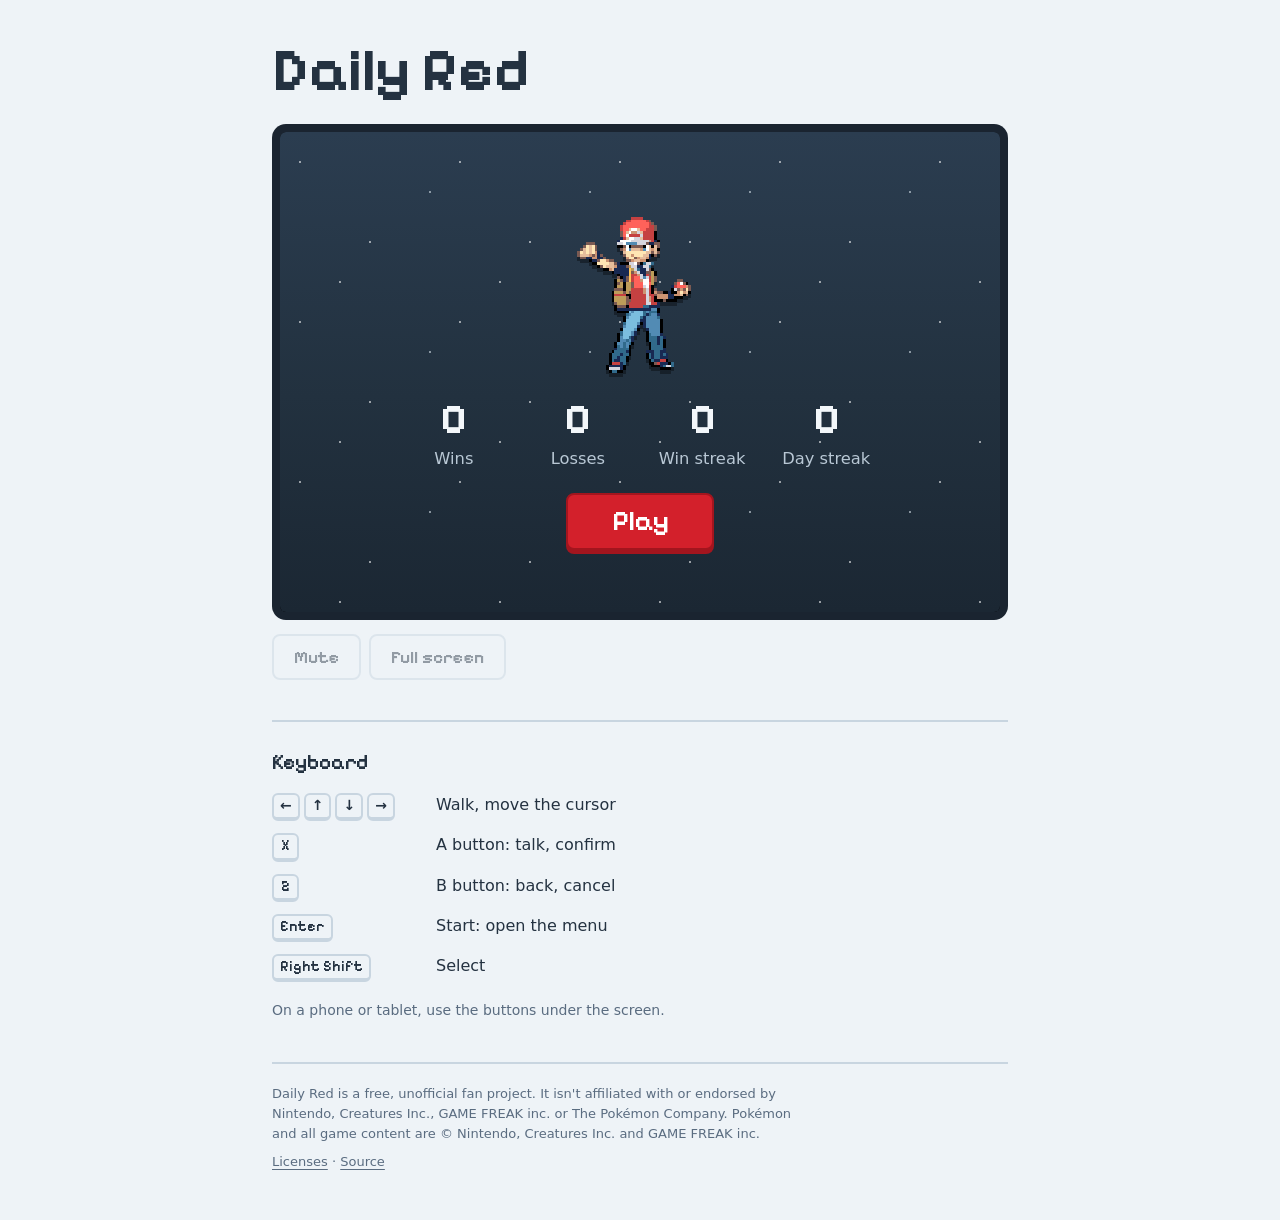
==== docs/index.html @ 0a3bfba3 "Add pre-built ROM, WebAssembly vendor core, docs folder and GitHub Pages workflow" ====
<!doctype html>
<html lang="en">
<head>
  <meta charset="utf-8">
  <meta name="viewport" content="width=device-width, initial-scale=1, viewport-fit=cover">
  <title>Daily Red</title>
  <meta name="description" content="One Pokémon battle a day: six random level 100 Pokémon against RED at the top of the mountain.">
  <meta name="color-scheme" content="light dark">
  <link rel="icon" href="favicon.svg" type="image/svg+xml">
  <link rel="preload" href="vendor/pixelify-sans.woff2" as="font" type="font/woff2" crossorigin>
  <link rel="stylesheet" href="style.css">
  <script type="module" src="app.js"></script>
</head>
<body>
  <main class="app" data-state="title">
    <header class="masthead">
      <h1 class="title">Daily Red</h1>
    </header>

    <section class="console" id="console" aria-label="Game">
      <div class="bezel">
        <div class="screen" id="screen">
          <div class="card card-title">
            <div class="snow" aria-hidden="true"></div>
            <img class="red-sprite" src="game/red.png" width="64" height="64" alt="RED">
            <dl class="stats">
              <div><dt>Wins</dt><dd id="stat-wins">0</dd></div>
              <div><dt>Losses</dt><dd id="stat-losses">0</dd></div>
              <div><dt>Win streak</dt><dd id="stat-win-streak">0</dd></div>
              <div><dt>Day streak</dt><dd id="stat-day-streak">0</dd></div>
            </dl>
            <button class="button button-play" id="play" type="button">Play</button>
            <div class="played" id="played" hidden>
              <p class="played-result" id="played-result"></p>
              <p class="played-next" id="played-next"></p>
            </div>
            <p class="card-note" id="practice-note" hidden>Practice run: results aren't saved.</p>
          </div>
          <div class="card card-loading" role="status" aria-live="polite">
            <p class="card-heading" id="loading-text">Downloading the game</p>
            <div class="meter"><div class="meter-fill" id="meter"></div></div>
            <p class="card-note" id="loading-detail"></p>
          </div>
          <div class="card card-error" role="alert">
            <p class="card-heading">The game didn't start</p>
            <p class="card-note" id="error-text"></p>
            <button class="button button-play" id="retry" type="button">Try again</button>
          </div>
        </div>
      </div>

      <div class="toolbar">
        <button class="button button-quiet" id="sound" type="button" aria-pressed="false" disabled>Mute</button>
        <button class="button button-quiet" id="fullscreen" type="button" disabled>Full screen</button>
      </div>

      <div class="pad" aria-label="Touch controls">
        <div class="dpad" aria-label="Directional pad" role="group">
          <span class="dpad-arm dpad-up"></span>
          <span class="dpad-arm dpad-left"></span>
          <span class="dpad-arm dpad-center"></span>
          <span class="dpad-arm dpad-right"></span>
          <span class="dpad-arm dpad-down"></span>
        </div>
        <div class="face">
          <button class="pad-button pad-b" type="button" data-button="b">B</button>
          <button class="pad-button pad-a" type="button" data-button="a">A</button>
        </div>
        <div class="meta">
          <button class="pad-pill" type="button" data-button="select">Select</button>
          <button class="pad-pill" type="button" data-button="start">Start</button>
        </div>
      </div>
    </section>

    <section class="guide">
      <h2 class="guide-heading">Keyboard</h2>
      <dl class="keys">
        <div><dt><kbd>←</kbd><kbd>↑</kbd><kbd>↓</kbd><kbd>→</kbd></dt><dd>Walk, move the cursor</dd></div>
        <div><dt><kbd>X</kbd></dt><dd>A button: talk, confirm</dd></div>
        <div><dt><kbd>Z</kbd></dt><dd>B button: back, cancel</dd></div>
        <div><dt><kbd>Enter</kbd></dt><dd>Start: open the menu</dd></div>
        <div><dt><kbd>Right Shift</kbd></dt><dd>Select</dd></div>
      </dl>
      <p class="guide-note">On a phone or tablet, use the buttons under the screen.</p>
    </section>

    <footer class="footer">
      <p>Daily Red is a free, unofficial fan project. It isn't affiliated with or endorsed by Nintendo, Creatures Inc., GAME FREAK inc. or The Pokémon Company. Pokémon and all game content are © Nintendo, Creatures Inc. and GAME FREAK inc.</p>
      <p><a href="licenses.txt">Licenses</a> · <a href="https://github.com/amoi-builds/dailyred">Source</a></p>
    </footer>
  </main>
</body>
</html>
---- docs/style.css ----
@font-face {
  font-family: 'Pixelify Sans';
  src: url('vendor/pixelify-sans.woff2') format('woff2');
  font-weight: 400 700;
  font-display: swap;
}

/* A cold summit with one hot element: FireRed crimson marks the actions that start play. */
:root {
  --snow: #eef3f7;
  --ice: #c8d5e0;
  --slate: #243241;
  --dusk: #5a6c80;
  --bezel: #1a2430;
  --night: #22313f;
  --crimson: #d3202b;
  --crimson-deep: #a3151e;
  --on-dark: #f3f7fa;

  --page: var(--snow);
  --text: var(--slate);
  --muted: var(--dusk);
  --line: var(--ice);

  --font-pixel: 'Pixelify Sans', system-ui, sans-serif;
  --font-body: system-ui, -apple-system, 'Segoe UI', Roboto, 'Helvetica Neue', sans-serif;

  --column: 736px; /* the 720px (3x) screen plus its bezel */
  --gutter: 16px;
}

@media (prefers-color-scheme: dark) {
  :root {
    --page: #131c26;
    --text: #dce6ee;
    --muted: #93a6b8;
    --line: #2c3b4b;
  }
}

*, *::before, *::after { box-sizing: border-box; }

html { -webkit-text-size-adjust: 100%; }

body {
  margin: 0;
  background: var(--page);
  color: var(--text);
  font: 16px/1.55 var(--font-body);
}

a { color: inherit; text-underline-offset: 3px; }

[hidden] { display: none !important; }

:focus-visible {
  outline: 3px solid var(--crimson);
  outline-offset: 3px;
}

.app {
  max-width: calc(var(--column) + 2 * var(--gutter));
  margin: 0 auto;
  padding: 40px var(--gutter) 48px;
}

/* Masthead ----------------------------------------------------------------- */

.masthead { margin-bottom: 24px; }

.title {
  margin: 0;
  font: 700 60px/1 var(--font-pixel);
  letter-spacing: -1px;
}

/* Screen ------------------------------------------------------------------- */

.bezel {
  padding: 8px;
  background: var(--bezel);
  border-radius: 14px;
}

.screen {
  position: relative;
  aspect-ratio: 3 / 2;
  width: 100%;
  overflow: hidden;
  border-radius: 6px;
  background: #000;
  container-type: size; /* the title card scales with the screen (cqh units) */
}

/* Nostalgist sets inline sizes on the canvas; the screen box decides the real size. */
.game-canvas {
  position: absolute;
  inset: 0;
  width: 100% !important;
  height: 100% !important;
  image-rendering: pixelated;
}

.card {
  position: absolute;
  inset: 0;
  display: none;
  flex-direction: column;
  align-items: center;
  justify-content: center;
  gap: 18px;
  padding: 24px;
  text-align: center;
  color: var(--on-dark);
  background: linear-gradient(180deg, #2b3d50 0%, var(--night) 55%, #1b2733 100%);
}

.app[data-state="title"] .card-title,
.app[data-state="loading"] .card-loading,
.app[data-state="error"] .card-error { display: flex; }

.card-heading {
  position: relative;
  margin: 0;
  font: 500 26px/1.2 var(--font-pixel);
}

.card-note {
  position: relative;
  max-width: 34ch;
  margin: 0;
  font-size: 15px;
  color: #b9c8d5;
}

/* Title card: RED, the player's stats, then Play (or today's result). */
.card-title { gap: 4.5cqh; padding: 4cqh; }

.red-sprite {
  position: relative;
  height: 38cqh;
  width: auto;
  image-rendering: pixelated;
  filter: drop-shadow(0 1cqh 0 rgba(0, 0, 0, 0.35));
}

.stats {
  position: relative;
  display: grid;
  grid-template-columns: repeat(4, minmax(0, 1fr));
  gap: 0 5cqw;
  margin: 0;
}

.stats div {
  display: flex;
  flex-direction: column-reverse; /* number above its label */
  align-items: center;
}

.stats dd {
  margin: 0;
  font: 700 max(20px, 9cqh)/1 var(--font-pixel);
}

.stats dt {
  margin-top: 1cqh;
  font-size: max(11px, 3.4cqh);
  color: #b9c8d5;
  white-space: nowrap;
}

.card-title .button-play {
  padding: max(10px, 2.6cqh) max(28px, 9cqh);
  font-size: max(18px, 6cqh);
}

.played {
  position: relative;
  display: flex;
  flex-direction: column;
  gap: 1.2cqh;
}

.played p { margin: 0; }

.played-result { font: 600 max(16px, 5.6cqh)/1.2 var(--font-pixel); }

.played-next {
  font-size: max(12px, 3.8cqh);
  color: #b9c8d5;
  font-variant-numeric: tabular-nums;
}

/* Snow on the title card: the page's one piece of ambient motion. */
.snow {
  position: absolute;
  inset: -160px 0 0;
  background-image:
    radial-gradient(2px 2px at 20px 30px, #fff 50%, transparent 51%),
    radial-gradient(2px 2px at 90px 110px, #fff 50%, transparent 51%),
    radial-gradient(3px 3px at 150px 60px, #dfe9f1 50%, transparent 51%),
    radial-gradient(2px 2px at 60px 150px, #fff 50%, transparent 51%);
  background-size: 160px 160px;
  opacity: 0.55;
  animation: snowfall 9s linear infinite;
}

@keyframes snowfall {
  from { transform: translate(0, 0); }
  to { transform: translate(-40px, 160px); }
}

@media (prefers-reduced-motion: reduce) {
  .snow { animation: none; }
}

.meter {
  width: min(320px, 70%);
  height: 10px;
  padding: 2px;
  border: 2px solid #8fa3b5;
  border-radius: 3px;
}

.meter-fill {
  width: 0;
  height: 100%;
  background: var(--crimson);
  transition: width 0.2s linear;
}

/* Buttons ------------------------------------------------------------------ */

.button {
  font: 600 18px/1 var(--font-pixel);
  padding: 12px 20px;
  border-radius: 8px;
  border: 2px solid transparent;
  cursor: pointer;
  color: inherit;
  background: none;
}

.button:disabled { cursor: default; opacity: 0.45; }

.button-play {
  position: relative;
  padding: 16px 44px;
  font-size: 26px;
  color: #fff;
  background: var(--crimson);
  border-color: var(--crimson-deep);
  box-shadow: 0 4px 0 var(--crimson-deep);
}

.button-play:hover { background: #e2303a; }
.button-play:active { transform: translateY(3px); box-shadow: 0 1px 0 var(--crimson-deep); }

.toolbar {
  display: flex;
  flex-wrap: wrap;
  align-items: center;
  gap: 8px;
  margin-top: 14px;
}

.button-run {
  color: #fff;
  background: var(--crimson);
  border-color: var(--crimson-deep);
}

.button-run:not(:disabled):hover { background: #e2303a; }

.button-quiet {
  border-color: var(--line);
}

.button-quiet:not(:disabled):hover { border-color: var(--muted); }

/* Touch controls (phones and tablets only) ---------------------------------- */

.pad {
  display: none;
  grid-template-columns: 1fr auto;
  grid-template-areas: "dpad face" "meta meta";
  align-items: center;
  gap: 18px 12px;
  margin-top: 18px;
  padding: 18px 12px 8px;
  touch-action: none;
  user-select: none;
  -webkit-user-select: none;
}

@media (pointer: coarse) {
  .pad { display: grid; }
}

.dpad {
  grid-area: dpad;
  position: relative;
  width: 144px;
  height: 144px;
  touch-action: none;
}

.dpad-arm {
  position: absolute;
  width: 48px;
  height: 48px;
  background: var(--bezel);
}

.dpad-up { left: 48px; top: 0; border-radius: 8px 8px 0 0; }
.dpad-down { left: 48px; bottom: 0; border-radius: 0 0 8px 8px; }
.dpad-left { left: 0; top: 48px; border-radius: 8px 0 0 8px; }
.dpad-right { right: 0; top: 48px; border-radius: 0 8px 8px 0; }
.dpad-center { left: 48px; top: 48px; }

.dpad[data-dir="up"] .dpad-up,
.dpad[data-dir="down"] .dpad-down,
.dpad[data-dir="left"] .dpad-left,
.dpad[data-dir="right"] .dpad-right { background: var(--crimson); }

.face {
  grid-area: face;
  display: flex;
  gap: 16px;
  padding-right: 4px;
}

.pad-button {
  width: 68px;
  height: 68px;
  border-radius: 50%;
  border: none;
  font: 700 24px/1 var(--font-body);
  color: var(--on-dark);
  background: var(--bezel);
  touch-action: none;
}

.pad-a { transform: translateY(-22px); }

.pad-button.is-down,
.pad-pill.is-down { background: var(--crimson); }

.meta {
  grid-area: meta;
  display: flex;
  justify-content: center;
  gap: 20px;
}

.pad-pill {
  padding: 8px 18px;
  border: none;
  border-radius: 999px;
  font: 600 15px/1 var(--font-pixel);
  color: var(--on-dark);
  background: var(--dusk);
  touch-action: none;
}

/* Full screen: the console fills the display, screen as large as fits. */
.console:fullscreen {
  display: flex;
  flex-direction: column;
  justify-content: center;
  padding: 16px;
  background: var(--bezel);
  color: var(--on-dark);
}

.console:fullscreen .bezel {
  width: min(100%, calc((100vh - 120px) * 1.5));
  margin: 0 auto;
  padding: 0;
}

.console:fullscreen .toolbar { justify-content: center; }
.console:fullscreen .button-quiet { border-color: #3a4c5e; }

@media (pointer: coarse) {
  .console:fullscreen .bezel { width: min(100%, calc((100vh - 360px) * 1.5)); }
}

/* Guide -------------------------------------------------------------------- */

.guide {
  margin-top: 40px;
  padding-top: 28px;
  border-top: 2px solid var(--line);
}

.guide-heading {
  margin: 0 0 12px;
  font: 600 21px/1.2 var(--font-pixel);
}

.keys { margin: 0; max-width: 34em; }

.keys div {
  display: grid;
  grid-template-columns: 9.5em 1fr;
  gap: 12px;
  align-items: baseline;
  padding: 6px 0;
}

.keys dt { display: flex; flex-wrap: wrap; gap: 4px; }
.keys dd { margin: 0; }

kbd {
  display: inline-block;
  min-width: 1.9em;
  padding: 2px 6px;
  border: 2px solid var(--line);
  border-bottom-width: 4px;
  border-radius: 6px;
  font: 600 14px/1.3 var(--font-pixel);
  text-align: center;
}

.guide-note {
  margin: 12px 0 0;
  font-size: 14px;
  color: var(--muted);
}

/* Footer: the fan-project disclaimer and the licenses link. */

.footer {
  margin-top: 40px;
  padding-top: 20px;
  border-top: 2px solid var(--line);
  font-size: 13px;
  color: var(--muted);
}

.footer p { margin: 0 0 8px; max-width: 64ch; }
.footer p:last-child { margin-bottom: 0; }

/* Small screens ------------------------------------------------------------ */

@media (max-width: 640px) {
  .app { padding-top: 24px; }
  .title { font-size: 44px; }
  .bezel { padding: 5px; border-radius: 10px; }
  .card-loading, .card-error { gap: 12px; padding: 16px; }
  .card-heading { font-size: 20px; }
  .card-note { font-size: 13px; }
  .card-error .button-play { padding: 12px 32px; font-size: 22px; }
  .toolbar .button { padding: 10px 14px; font-size: 16px; }
}
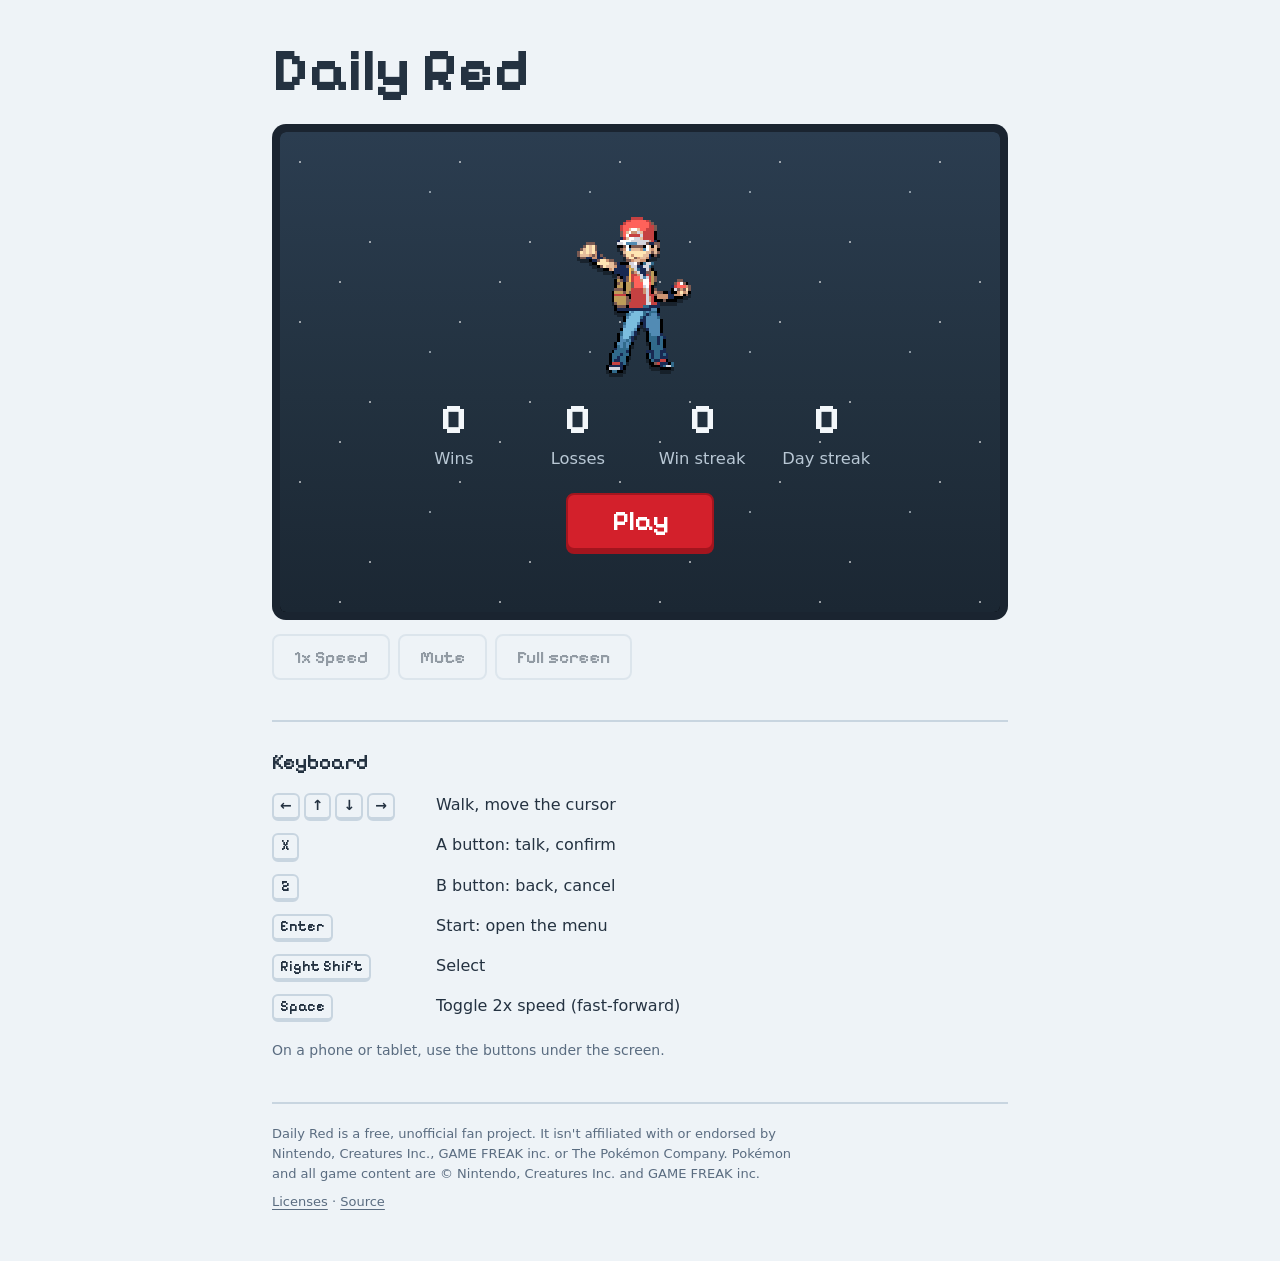
==== commit ec477eb1: "Add 2x speed (fast-forward) button and Space key shortcut" ====
--- a/docs/index.html
+++ b/docs/index.html
@@ -5,11 +5,13 @@
   <meta name="viewport" content="width=device-width, initial-scale=1, viewport-fit=cover">
   <title>Daily Red</title>
   <meta name="description" content="One Pokémon battle a day: six random level 100 Pokémon against RED at the top of the mountain.">
-  <meta name="color-scheme" content="light dark">
+  <meta http-equiv="Cache-Control" content="no-cache, no-store, must-revalidate">
+  <meta http-equiv="Pragma" content="no-cache">
+  <meta http-equiv="Expires" content="0">
   <link rel="icon" href="favicon.svg" type="image/svg+xml">
   <link rel="preload" href="vendor/pixelify-sans.woff2" as="font" type="font/woff2" crossorigin>
-  <link rel="stylesheet" href="style.css">
-  <script type="module" src="app.js"></script>
+  <link rel="stylesheet" href="style.css?v=20261025-v5">
+  <script type="module" src="app.js?v=20261025-v5"></script>
 </head>
 <body>
   <main class="app" data-state="title">
@@ -50,6 +52,7 @@
       </div>
 
       <div class="toolbar">
+        <button class="button button-quiet" id="speed" type="button" aria-pressed="false" disabled>1x Speed</button>
         <button class="button button-quiet" id="sound" type="button" aria-pressed="false" disabled>Mute</button>
         <button class="button button-quiet" id="fullscreen" type="button" disabled>Full screen</button>
       </div>
@@ -81,6 +84,7 @@
         <div><dt><kbd>Z</kbd></dt><dd>B button: back, cancel</dd></div>
         <div><dt><kbd>Enter</kbd></dt><dd>Start: open the menu</dd></div>
         <div><dt><kbd>Right Shift</kbd></dt><dd>Select</dd></div>
+        <div><dt><kbd>Space</kbd></dt><dd>Toggle 2x speed (fast-forward)</dd></div>
       </dl>
       <p class="guide-note">On a phone or tablet, use the buttons under the screen.</p>
     </section>
--- a/docs/style.css
+++ b/docs/style.css
@@ -279,6 +279,12 @@
 
 .button-quiet:not(:disabled):hover { border-color: var(--muted); }
 
+#speed[aria-pressed="true"]:not(:disabled) {
+  color: #fff;
+  background: var(--crimson);
+  border-color: var(--crimson-deep);
+}
+
 /* Touch controls (phones and tablets only) ---------------------------------- */
 
 .pad {
